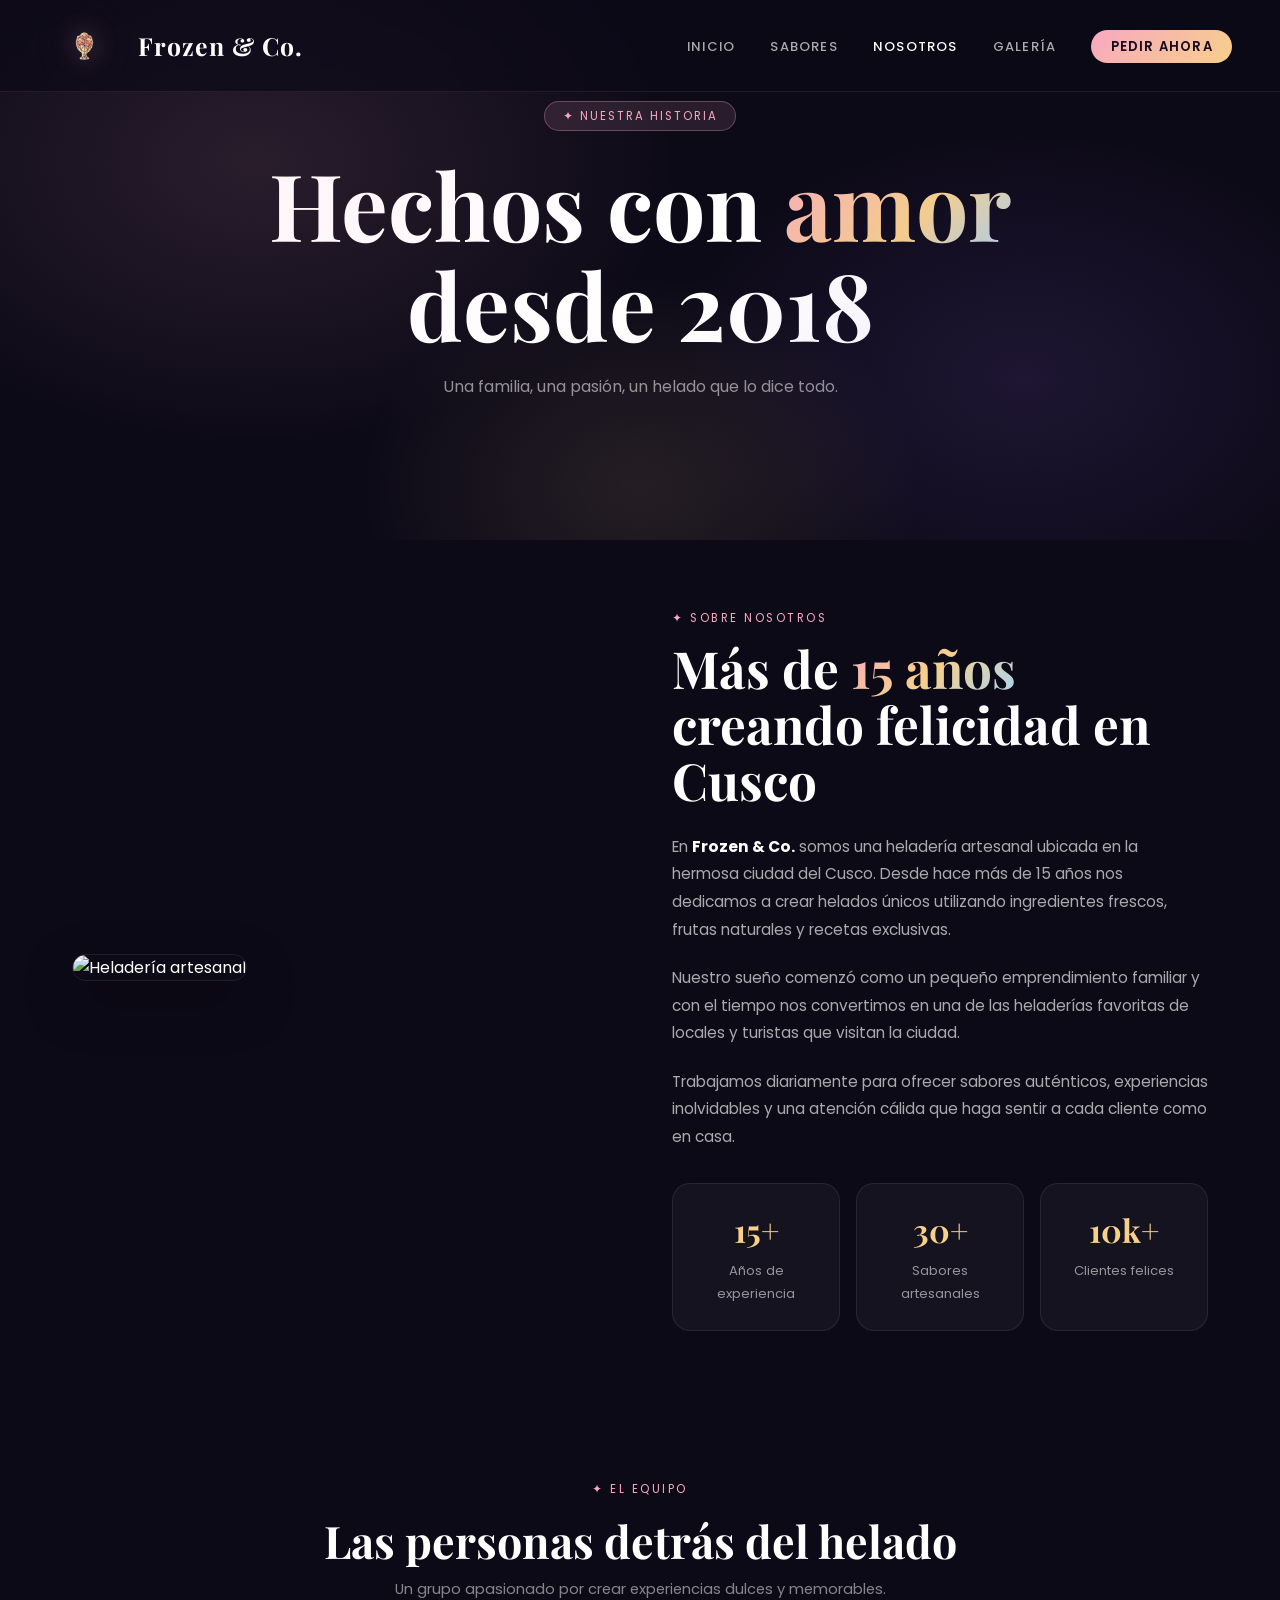
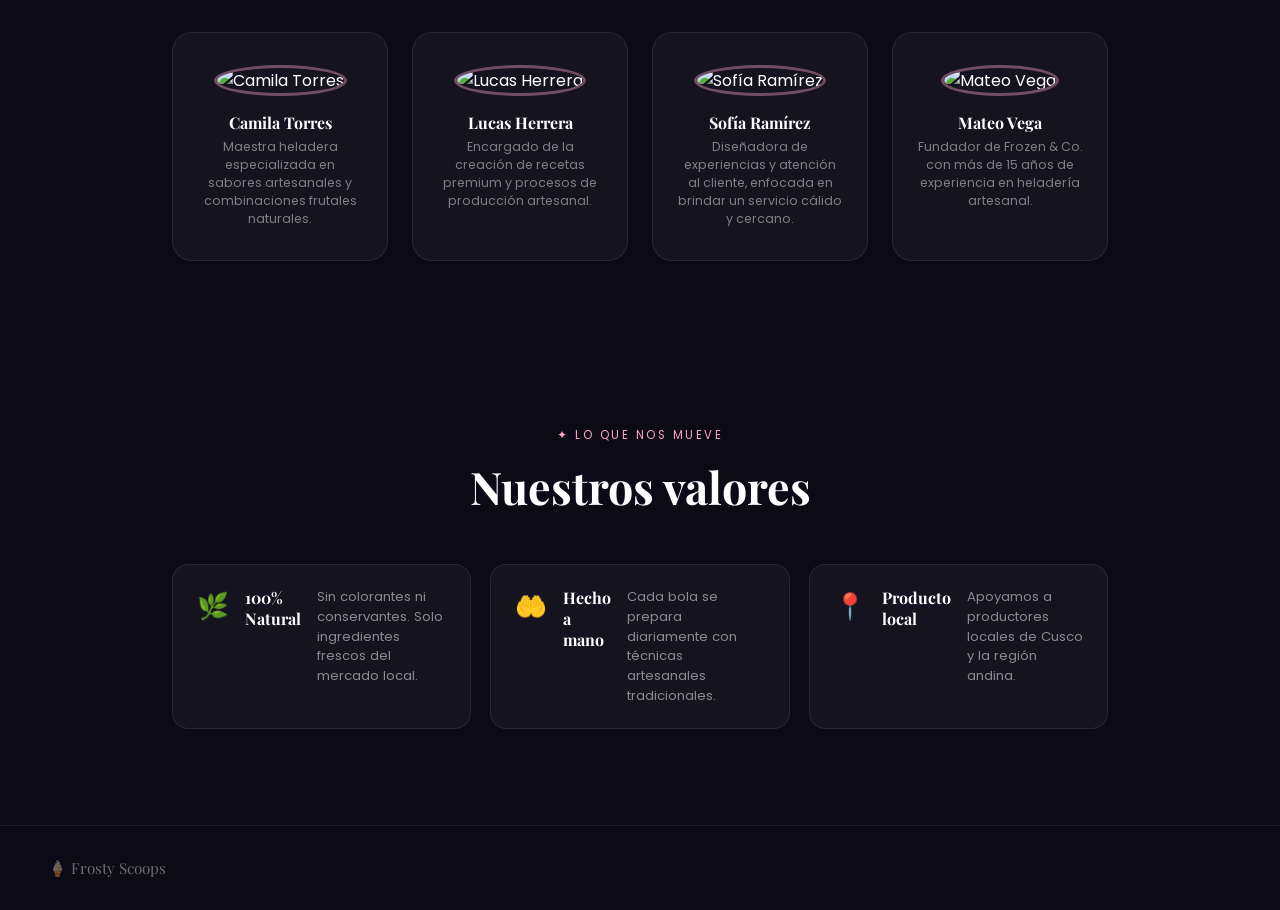
==== Nosotros.html @ 1e048c90 "Add files via upload" ====
<!DOCTYPE html>
<html lang="es">
<head>
  <meta charset="UTF-8">
  <meta name="viewport" content="width=device-width, initial-scale=1.0">
  <title>Nosotros – Frosty Scoops</title>
  <link rel="stylesheet" href="style.css">
</head>
<body>

<nav>

  <div class="nav-brand">
    <img src="helado2.png" alt="Logo Frosty Scoops" class="logo-img">
    <span class="logo-text">Frozen & Co.</span>
  </div>

  <!-- BOTÓN HAMBURGUESA -->
  <div class="menu-toggle" id="menu-toggle">
    ☰
  </div>

  <ul class="nav-links" id="nav-links">
    <li><a href="index.html">Inicio</a></li>
    <li><a href="Sabores.html">Sabores</a></li>
    <li><a href="Nosotros.html" class="nav-activo">Nosotros</a></li>
    <li><a href="galeria.html">Galería</a></li>
    <li><a href="Pedido.html" class="nav-cta">Pedir ahora</a></li>
  </ul>

</nav>

  <!-- HERO -->
  <section class="hero hero-nosotros">
    <div class="hero-bg-glow"></div>
    <div class="hero-badge">✦ Nuestra Historia</div>
    <h1>Hechos con <em>amor</em><br>desde 2018</h1>
    <p>Una familia, una pasión, un helado que lo dice todo.</p>
  </section>

  <!-- ===== NUESTRA HISTORIA ===== -->

<section class="historia-section">

  <div class="historia-img">
    <img 
      src="https://images.unsplash.com/photo-1516559828984-fb3b99548b21?q=80&w=1200&auto=format&fit=crop" 
      alt="Heladería artesanal"
    >
  </div>

  <div class="historia-content">

    <span class="eyebrow">✦ Sobre Nosotros</span>

    <h2>
      Más de <em>15 años</em><br>
      creando felicidad en Cusco
    </h2>

    <p>
      En <strong>Frozen & Co.</strong> somos una heladería artesanal 
      ubicada en la hermosa ciudad del Cusco. Desde hace más de 
      15 años nos dedicamos a crear helados únicos utilizando 
      ingredientes frescos, frutas naturales y recetas exclusivas.
    </p>

    <p>
      Nuestro sueño comenzó como un pequeño emprendimiento familiar 
      y con el tiempo nos convertimos en una de las heladerías 
      favoritas de locales y turistas que visitan la ciudad.
    </p>

    <p>
      Trabajamos diariamente para ofrecer sabores auténticos, 
      experiencias inolvidables y una atención cálida que haga 
      sentir a cada cliente como en casa.
    </p>

    <div class="historia-stats">

      <div class="stat-box">
        <h3>15+</h3>
        <p>Años de experiencia</p>
      </div>

      <div class="stat-box">
        <h3>30+</h3>
        <p>Sabores artesanales</p>
      </div>

      <div class="stat-box">
        <h3>10k+</h3>
        <p>Clientes felices</p>
      </div>

    </div>

  </div>

</section>

<!-- ===== EQUIPO ===== -->

<section class="section-label" style="padding-bottom:0;">
  <span class="eyebrow">✦ El equipo</span>
  <h2>Las personas detrás del helado</h2>
  <p>Un grupo apasionado por crear experiencias dulces y memorables.</p>
</section>

<section class="equipo-section">

  <div class="equipo-grid">

    <!-- PERSONA 1 -->
    <div class="equipo-card">

      <img
        src="https://images.unsplash.com/photo-1494790108377-be9c29b29330?q=80&w=500&auto=format&fit=crop"
        alt="Camila Torres"
        class="equipo-foto"
      >

      <h3>Camila Torres</h3>

      <p>
        Maestra heladera especializada en sabores artesanales 
        y combinaciones frutales naturales.
      </p>

    </div>

    <!-- PERSONA 2 -->
    <div class="equipo-card">

      <img
        src="https://images.unsplash.com/photo-1500648767791-00dcc994a43e?q=80&w=500&auto=format&fit=crop"
        alt="Lucas Herrera"
        class="equipo-foto"
      >

      <h3>Lucas Herrera</h3>

      <p>
        Encargado de la creación de recetas premium 
        y procesos de producción artesanal.
      </p>

    </div>

    <!-- PERSONA 3 -->
    <div class="equipo-card">

      <img
        src="https://images.unsplash.com/photo-1438761681033-6461ffad8d80?q=80&w=500&auto=format&fit=crop"
        alt="Sofía Ramírez"
        class="equipo-foto"
      >

      <h3>Sofía Ramírez</h3>

      <p>
        Diseñadora de experiencias y atención al cliente, 
        enfocada en brindar un servicio cálido y cercano.
      </p>

    </div>

    <!-- PERSONA 4 -->
    <div class="equipo-card">

      <img
        src="https://images.unsplash.com/photo-1506794778202-cad84cf45f1d?q=80&w=500&auto=format&fit=crop"
        alt="Mateo Vega"
        class="equipo-foto"
      >

      <h3>Mateo Vega</h3>

      <p>
        Fundador de Frozen & Co. con más de 15 años 
        de experiencia en heladería artesanal.
      </p>

    </div>

  </div>

</section>

  <!-- VALORES -->
  <section class="section-label" style="padding-bottom:0;">
    <span class="eyebrow">✦ Lo que nos mueve</span>
    <h2>Nuestros valores</h2>
  </section>
  <section class="valores-section">
    <div class="valores-grid">
      <div class="valor-card">
        <div class="valor-icono">🌿</div>
        <h3>100% Natural</h3>
        <p>Sin colorantes ni conservantes. Solo ingredientes frescos del mercado local.</p>
      </div>
      <div class="valor-card">
        <div class="valor-icono">🤲</div>
        <h3>Hecho a mano</h3>
        <p>Cada bola se prepara diariamente con técnicas artesanales tradicionales.</p>
      </div>
      <div class="valor-card">
        <div class="valor-icono">📍</div>
        <h3>Producto local</h3>
        <p>Apoyamos a productores locales de Cusco y la región andina.</p>
      </div>
    </div>
  </section>

  <!-- FOOTER -->
  <footer>
    <div class="brand">🍦 Frosty Scoops</div>
    <div class="copy"></div>
  </footer>

  <!-- JS externo, al final del body -->
  <script src="main.js"></script>

</body>
</html>
---- style.css ----
@import url('https://fonts.googleapis.com/css2?family=Playfair+Display:wght@400;700&family=Poppins:wght@300;400;600&display=swap');

/* ===== RESET ===== */
*, *::before, *::after {
  margin: 0;
  padding: 0;
  box-sizing: border-box;
}

/* ===== BASE ===== */
body {
  font-family: 'Poppins', sans-serif;
  background: #0d0a18;
  color: #fff;
  min-height: 100vh;
  overflow-x: hidden;
}

/* ===== NAV ===== */
nav {
  position: fixed;
  top: 0;
  left: 0;
  width: 100%;
  z-index: 100;
  display: flex;
  align-items: center;
  justify-content: space-between;
  padding: 0.6rem 3rem;
  background: rgba(13, 10, 24, 0.72);
  backdrop-filter: blur(14px);
  border-bottom: 1px solid rgba(255,255,255,0.07);
  transition: background 0.3s, box-shadow 0.3s;
}

/* Clase que agrega main.js al hacer scroll */
nav.nav-scrolled {
  background: rgba(13, 10, 24, 0.97);
  box-shadow: 0 4px 24px rgba(0,0,0,0.4);
}

.nav-brand {
  display: flex;
  align-items: center;
  gap: 18px;

  position: relative;
  z-index: 10;

  flex-shrink: 0;
}

.logo-img {
  width: 72px;
  height: 72px;

  object-fit: contain;

  display: block;

  transform: scale(1.25);

  filter:
    drop-shadow(0 0 10px rgba(247,168,192,0.25))
    drop-shadow(0 0 18px rgba(247,208,138,0.15));

  transition:
    transform 0.3s ease,
    filter 0.3s ease;
}

.logo-img:hover {
  transform: scale(1.33) rotate(-4deg);

  filter:
    drop-shadow(0 0 14px rgba(247,168,192,0.35))
    drop-shadow(0 0 25px rgba(247,208,138,0.22));
} 

.nav-brand .logo-text {
  font-family: 'Playfair Display', serif;

  font-size: 1.55rem;

  font-weight: 700;

  letter-spacing: 1px;

  color: #fff;

  white-space: nowrap;
}

.nav-links {
  display: flex;
  gap: 2.2rem;
  list-style: none;
}

.nav-links a {
  color: rgba(255,255,255,0.65);
  text-decoration: none;
  font-size: 0.82rem;
  font-weight: 500;
  letter-spacing: 1.2px;
  text-transform: uppercase;
  transition: color 0.25s;
}

.nav-links a:hover,
.nav-links a.nav-activo {
  color: #fff;
}

.nav-cta {
  background: linear-gradient(135deg, #f7a8c0, #f7d08a);
  color: #1a0a20 !important;
  padding: 0.45rem 1.2rem;
  border-radius: 50px;
  font-weight: 600 !important;
  transition: transform 0.2s;
}

.nav-cta:hover {
  transform: translateY(-1px);
}

/* ===== HERO ===== */
.hero {
  position: relative;
  height: 100vh;
  display: flex;
  flex-direction: column;
  align-items: center;
  justify-content: center;
  text-align: center;
  padding: 0 1rem;
  overflow: hidden;
}

/* Hero más bajo para nosotros.html */
.hero-nosotros {
  height: 60vh;
  min-height: 360px;
}

.hero-bg-glow {
  position: absolute;
  inset: 0;
  pointer-events: none;
  background:
    radial-gradient(ellipse 600px 400px at 20% 30%, rgba(247,168,192,0.12) 0%, transparent 70%),
    radial-gradient(ellipse 500px 350px at 80% 70%, rgba(140,100,230,0.13) 0%, transparent 70%),
    radial-gradient(ellipse 400px 300px at 50% 90%, rgba(247,208,138,0.10) 0%, transparent 70%);
}

.hero-badge {
  display: inline-block;
  background: rgba(247,168,192,0.12);
  border: 1px solid rgba(247,168,192,0.3);
  color: #f7a8c0;
  font-size: 0.72rem;
  letter-spacing: 2px;
  text-transform: uppercase;
  padding: 0.35rem 1.1rem;
  border-radius: 50px;
  margin-bottom: 1.4rem;
}

.hero h1 {
  font-family: 'Playfair Display', serif;
  font-size: clamp(3rem, 8vw, 5.8rem);
  font-weight: 700;
  line-height: 1.08;
  margin-bottom: 1.2rem;
}

.hero h1 em {
  font-style: normal;
  background: linear-gradient(135deg, #f7a8c0 0%, #f7d08a 60%, #a8d4f7 100%);
  -webkit-background-clip: text;
  -webkit-text-fill-color: transparent;
  background-clip: text;
}

.hero p {
  max-width: 520px;
  color: rgba(255,255,255,0.55);
  font-size: 1rem;
  line-height: 1.7;
  margin-bottom: 2.4rem;
}

.hero-btns {
  display: flex;
  gap: 1rem;
  flex-wrap: wrap;
  justify-content: center;
}

.btn-primary {
  background: linear-gradient(135deg, #f7a8c0, #f7d08a);
  color: #1a0a20;
  padding: 0.8rem 2rem;
  border-radius: 50px;
  font-weight: 600;
  font-size: 0.9rem;
  text-decoration: none;
  transition: transform 0.2s;
}

.btn-primary:hover {
  transform: translateY(-2px);
}

.btn-ghost {
  border: 1px solid rgba(255,255,255,0.2);
  color: #fff;
  padding: 0.8rem 2rem;
  border-radius: 50px;
  font-size: 0.9rem;
  text-decoration: none;
  transition: border-color 0.2s, background 0.2s;
}

.btn-ghost:hover {
  border-color: rgba(255,255,255,0.5);
  background: rgba(255,255,255,0.06);
}

/* ===== SECTION LABEL ===== */
.section-label {
  text-align: center;
  padding: 5rem 1rem 2.5rem;
}

.section-label .eyebrow,
.eyebrow {
  display: inline-block;
  color: #f7a8c0;
  font-size: 0.72rem;
  letter-spacing: 2.5px;
  text-transform: uppercase;
  margin-bottom: 0.8rem;
}

.section-label h2 {
  font-family: 'Playfair Display', serif;
  font-size: clamp(1.8rem, 4vw, 2.8rem);
  font-weight: 700;
}

.section-label p {
  color: rgba(255,255,255,0.5);
  font-size: 0.92rem;
  margin-top: 0.6rem;
}

/* ===== GALERÍA ACORDEÓN ===== */
.galeria-section {
  padding: 0 2rem 5rem;
}

.galeria-contenedor {
  display: flex;
  width: 100%;
  max-width: 1200px;
  margin: 0 auto;
  height: 520px;
  gap: 14px;
}

.tarjeta {
  position: relative;
  flex: 0.7;
  border-radius: 24px;
  background-size: cover;
  background-position: center;
  overflow: hidden;
  transition: flex 0.85s cubic-bezier(0.25,1,0.5,1), border-color 0.4s;
  cursor: pointer;
  border: 1px solid rgba(255,255,255,0.08);
  display: flex;
  align-items: flex-end;
}

.tarjeta:hover {
  flex: 5;
  border-color: rgba(255,255,255,0.22);
}

.tarjeta-overlay {
  position: absolute;
  inset: 0;
  background: linear-gradient(to top, rgba(13,10,24,0.88) 0%, rgba(13,10,24,0.3) 45%, transparent 75%);
}

.tarjeta .contenido {
  position: relative;
  z-index: 1;
  padding: 28px 30px;
  width: 100%;
  opacity: 0;
  transform: translateY(16px);
  transition: opacity 0.45s ease, transform 0.45s ease;
}

.tarjeta:hover .contenido {
  opacity: 1;
  transform: translateY(0);
}

.tarjeta .tag {
  display: inline-block;
  background: rgba(247,168,192,0.15);
  border: 1px solid rgba(247,168,192,0.3);
  color: #f7a8c0;
  font-size: 0.65rem;
  letter-spacing: 1.8px;
  text-transform: uppercase;
  padding: 0.25rem 0.75rem;
  border-radius: 50px;
  margin-bottom: 0.6rem;
}

.contenido h2 {
  font-family: 'Playfair Display', serif;
  font-size: 1.5rem;
  font-weight: 700;
  margin-bottom: 0.3rem;
}

.contenido p {
  color: rgba(255,255,255,0.6);
  font-size: 0.78rem;
  margin-bottom: 1rem;
  line-height: 1.5;
}

.contenido a {
  display: inline-flex;
  align-items: center;
  gap: 8px;
  color: #f7d08a;
  text-decoration: none;
  font-size: 0.75rem;
  font-weight: 600;
  letter-spacing: 1.2px;
  text-transform: uppercase;
  transition: gap 0.25s;
}

.contenido a:hover { gap: 14px; }

.arrow {
  font-size: 1rem;
  transition: transform 0.3s ease;
}

.contenido a:hover .arrow {
  transform: translateX(4px);
}

/* ===== SABORES CHIPS ===== */
.flavors-section {
  padding: 0 2rem 5rem;
  max-width: 1200px;
  margin: 0 auto;
}

.chips-grid {
  display: flex;
  flex-wrap: wrap;
  gap: 0.75rem;
  justify-content: center;
  margin-top: 2rem;
}

.chip {
  display: flex;
  align-items: center;
  gap: 8px;
  background: rgba(255,255,255,0.04);
  border: 1px solid rgba(255,255,255,0.1);
  border-radius: 50px;
  padding: 0.55rem 1.2rem;
  color: rgba(255,255,255,0.8);
  font-size: 0.82rem;
  cursor: pointer;
  transition: background 0.2s, border-color 0.2s, transform 0.2s;
  user-select: none;
}

.chip:hover {
  background: rgba(247,168,192,0.1);
  border-color: rgba(247,168,192,0.3);
  transform: translateY(-2px);
}

/* Clase que agrega main.js al hacer click en un chip */
.chip.chip-activo {
  background: rgba(247,168,192,0.18);
  border-color: rgba(247,168,192,0.6);
  color: #fff;
  transform: translateY(-3px);
}

.chip-dot {
  width: 10px;
  height: 10px;
  border-radius: 50%;
  flex-shrink: 0;
}

/* Párrafo que crea main.js al seleccionar un sabor */
.sabor-msg {
  text-align: center;
  margin: 1.5rem auto 0;
  padding: 0.8rem 1.5rem;
  background: rgba(247,168,192,0.08);
  border: 1px solid rgba(247,168,192,0.25);
  border-radius: 50px;
  color: rgba(255,255,255,0.7);
  font-size: 0.88rem;
  max-width: 440px;
  opacity: 0;
  transform: translateY(8px);
  transition: opacity 0.35s ease, transform 0.35s ease;
}

.sabor-msg.visible {
  opacity: 1;
  transform: translateY(0);
}

.sabor-msg strong {
  color: #f7a8c0;
}

/* ===== EQUIPO (nosotros.html) ===== */
.equipo-section {
  padding: 2rem 2rem 5rem;
  max-width: 1000px;
  margin: 0 auto;
}

.equipo-grid {
  display: grid;
  grid-template-columns: repeat(auto-fit, minmax(200px, 1fr));
  gap: 1.5rem;
}

/* Tarjetas que crea main.js dinámicamente */
.equipo-card {
  background: rgba(255,255,255,0.04);
  border: 1px solid rgba(255,255,255,0.08);
  border-radius: 20px;
  padding: 2rem 1.5rem;
  text-align: center;
  transition: background 0.3s, border-color 0.3s, transform 0.3s;
  cursor: default;
}

.equipo-card:hover {
  background: rgba(247,168,192,0.08);
  border-color: rgba(247,168,192,0.2);
  transform: translateY(-6px);
}

.equipo-avatar {
  font-size: 2.8rem;
  margin-bottom: 1rem;
}

.equipo-card h3 {
  font-family: 'Playfair Display', serif;
  color: #fff;
  font-size: 1rem;
  margin-bottom: 0.3rem;
}

.equipo-card p {
  color: rgba(255,255,255,0.45);
  font-size: 0.78rem;
}

/* ===== VALORES (nosotros.html) ===== */
.valores-section {
  padding: 2rem 2rem 6rem;
  max-width: 1000px;
  margin: 0 auto;
}

.valores-grid {
  display: grid;
  grid-template-columns: repeat(auto-fit, minmax(240px, 1fr));
  gap: 1.2rem;
  margin-top: 1rem;
}

.valor-card {
  background: rgba(255,255,255,0.04);
  border: 1px solid rgba(255,255,255,0.08);
  border-radius: 16px;
  padding: 1.4rem 1.5rem;
  cursor: pointer;
  transition: background 0.3s, border-color 0.3s, transform 0.2s;
  display: flex;
  align-items: flex-start;
  gap: 1rem;
}

.valor-card:hover {
  background: rgba(247,168,192,0.07);
  border-color: rgba(247,168,192,0.2);
}

/* Clase que agrega main.js al hacer click */
.valor-card.valor-activo {
  background: rgba(247,168,192,0.12);
  border-color: rgba(247,168,192,0.45);
}

.valor-icono {
  font-size: 1.6rem;
  flex-shrink: 0;
}

.valor-card h3 {
  font-family: 'Playfair Display', serif;
  color: #fff;
  font-size: 1rem;
  margin-bottom: 0.3rem;
}

.valor-card p {
  color: rgba(255,255,255,0.5);
  font-size: 0.82rem;
  line-height: 1.5;
}

/* ===== FOOTER ===== */
footer {
  border-top: 1px solid rgba(255,255,255,0.07);
  padding: 2rem 3rem;
  display: flex;
  justify-content: space-between;
  align-items: center;
  flex-wrap: wrap;
  gap: 1rem;
}

footer .brand {
  font-family: 'Playfair Display', serif;
  color: rgba(255,255,255,0.4);
  font-size: 0.95rem;
}

footer .copy {
  color: rgba(255,255,255,0.25);
  font-size: 0.75rem;
}

/* ===== RESPONSIVE ===== */
@media (max-width: 768px) {

  nav {
    padding: 1rem 1.5rem;
    

  }

  /* BOTÓN HAMBURGUESA */
  .menu-toggle {
    display: block;
    font-size: 1.8rem;
    color: #fff;
    cursor: pointer;
    z-index: 300;
  }

  /* MENÚ MOBILE */
  .nav-links {
    position: fixed;
    top: 0;
    right: -100%;

    width: 260px;
    height: 100vh;

    background: rgba(13, 10, 24, 0.98);
    backdrop-filter: blur(18px);

    display: flex;
    flex-direction: column;
    justify-content: center;
    align-items: center;

    gap: 2rem;

    transition: right 0.4s ease;

    z-index: 200;
  }

  .nav-links.active {
    right: 0;
  }

  .nav-links a {
    font-size: 1rem;
  }

  .galeria-contenedor {
    height: 380px;
    gap: 8px;
  }

  .galeria-section {
    padding: 0 1rem 3rem;
  }

  footer {
    flex-direction: column;
    align-items: center;
    text-align: center;
    padding: 1.5rem;
  }

  .logo-img {
  width: 58px;
  height: 58px;

  transform: scale(1.1);
}

.nav-brand .logo-text {
  font-size: 1.1rem;
}
}

/* ===== FORMULARIO DE PEDIDO ===== */
.pedido-section {
  padding: 3rem 2rem 6rem;
  max-width: 680px;
  margin: 0 auto;
}

.pedido-card {
  background: rgba(255,255,255,0.03);
  border: 1px solid rgba(255,255,255,0.09);
  border-radius: 24px;
  padding: 2.5rem 2rem;
  display: flex;
  flex-direction: column;
  gap: 1.6rem;
}

.form-grupo {
  display: flex;
  flex-direction: column;
  gap: 0.5rem;
}

.form-grupo label {
  font-size: 0.78rem;
  letter-spacing: 1.2px;
  text-transform: uppercase;
  color: rgba(255,255,255,0.5);
}

.form-grupo input,
.form-grupo textarea {
  background: rgba(255,255,255,0.05);
  border: 1px solid rgba(255,255,255,0.1);
  border-radius: 12px;
  padding: 0.75rem 1rem;
  color: #fff;
  font-family: 'Poppins', sans-serif;
  font-size: 0.9rem;
  outline: none;
  transition: border-color 0.2s, background 0.2s;
  resize: vertical;
}

.form-grupo input::placeholder,
.form-grupo textarea::placeholder {
  color: rgba(255,255,255,0.25);
}

.form-grupo input:focus,
.form-grupo textarea:focus {
  border-color: rgba(247,168,192,0.5);
  background: rgba(247,168,192,0.05);
}

/* Chips de sabor dentro del formulario */
.sabores-selector {
  display: flex;
  flex-wrap: wrap;
  gap: 0.6rem;
  margin-top: 0.3rem;
}

.sabor-elegido-label {
  font-size: 0.8rem;
  color: rgba(255,255,255,0.35);
  margin-top: 0.4rem;
  transition: color 0.3s;
}

.sabor-elegido-label.sabor-confirmado {
  color: #f7a8c0;
}

/* Control de cantidad */
.cantidad-control {
  display: flex;
  align-items: center;
  gap: 1.2rem;
}

.cantidad-control button {
  width: 36px;
  height: 36px;
  border-radius: 50%;
  border: 1px solid rgba(255,255,255,0.15);
  background: rgba(255,255,255,0.05);
  color: #fff;
  font-size: 1.2rem;
  cursor: pointer;
  transition: background 0.2s, border-color 0.2s;
  display: flex;
  align-items: center;
  justify-content: center;
}

.cantidad-control button:hover {
  background: rgba(247,168,192,0.15);
  border-color: rgba(247,168,192,0.4);
}

.cantidad-control span {
  font-family: 'Playfair Display', serif;
  font-size: 1.6rem;
  min-width: 24px;
  text-align: center;
}

/* Botón enviar */
.btn-enviar {
  background: linear-gradient(135deg, #f7a8c0, #f7d08a);
  color: #1a0a20;
  border: none;
  border-radius: 50px;
  padding: 0.9rem 2rem;
  font-family: 'Poppins', sans-serif;
  font-size: 1rem;
  font-weight: 600;
  cursor: pointer;
  transition: transform 0.2s, opacity 0.2s;
  margin-top: 0.5rem;
}

.btn-enviar:hover:not(:disabled) {
  transform: translateY(-2px);
}

/* Mensajes inyectados por main.js */
#confirmacion {
  display: none;
}

#confirmacion.visible {
  display: block;
}

.msg-error {
  background: rgba(255,100,100,0.1);
  border: 1px solid rgba(255,100,100,0.3);
  border-radius: 12px;
  padding: 0.9rem 1.2rem;
  color: #ff9090;
  font-size: 0.88rem;
}

.msg-ok {
  background: rgba(124,217,176,0.08);
  border: 1px solid rgba(124,217,176,0.25);
  border-radius: 16px;
  padding: 1.8rem 1.5rem;
  text-align: center;
}

.msg-ok-icono {
  font-size: 2.5rem;
  margin-bottom: 0.8rem;
}

.msg-ok h3 {
  font-family: 'Playfair Display', serif;
  font-size: 1.4rem;
  color: #fff;
  margin-bottom: 1rem;
}

.msg-ok p {
  color: rgba(255,255,255,0.6);
  font-size: 0.88rem;
  margin-bottom: 0.4rem;
}

.msg-ok strong {
  color: #f7d08a;
}

.msg-ok-sub {
  margin-top: 1rem !important;
  color: rgba(255,255,255,0.4) !important;
  font-size: 0.8rem !important;
}

/* Link activo en nav para pedido.html */
.nav-cta.nav-activo {
  outline: 2px solid rgba(26,10,32,0.4);
}

/* ===== SLIDER PREMIUM ===== */

.intro-slider {
  position: relative;
  width: 100%;
  height: 100vh;
  overflow: hidden;
}

.slide {
  position: absolute;
  inset: 0;
  opacity: 0;
  visibility: hidden;
  transition: opacity 1s ease;
}

.slide.active {
  opacity: 1;
  visibility: visible;
}

.slide img {
  width: 100%;
  height: 100%;
  object-fit: cover;
  transform: scale(1.05);
}

.slide-overlay {
  position: absolute;
  inset: 0;
  background:
    linear-gradient(to top,
      rgba(13,10,24,0.95),
      rgba(13,10,24,0.45)),
    radial-gradient(circle at top left,
      rgba(247,168,192,0.15),
      transparent 40%);
}

.slide-content {
  position: absolute;
  z-index: 2;
  top: 50%;
  left: 8%;
  transform: translateY(-50%);
  max-width: 620px;
}

.slide-tag {
  display: inline-block;
  padding: 0.4rem 1rem;
  border-radius: 50px;
  border: 1px solid rgba(247,168,192,0.3);
  background: rgba(247,168,192,0.12);
  color: #f7a8c0;
  font-size: 0.72rem;
  letter-spacing: 2px;
  text-transform: uppercase;
  margin-bottom: 1.4rem;
}

.slide-content h1 {
  font-family: 'Playfair Display', serif;
  font-size: clamp(3rem, 8vw, 6rem);
  line-height: 1.05;
  margin-bottom: 1rem;
}

.slide-content h1 em {
  font-style: normal;
  background: linear-gradient(
    135deg,
    #f7a8c0,
    #f7d08a,
    #a8d4f7
  );

  -webkit-background-clip: text;
  background-clip: text;

  -webkit-text-fill-color: transparent;
  color: transparent;
}

.slide-content p {
  color: rgba(255,255,255,0.68);
  line-height: 1.8;
  max-width: 500px;
  margin-bottom: 2rem;
}

.slide-buttons {
  display: flex;
  gap: 1rem;
  flex-wrap: wrap;
}

/* DOTS */

.slider-dots {
  position: absolute;
  z-index: 5;
  bottom: 40px;
  left: 50%;
  transform: translateX(-50%);
  display: flex;
  gap: 10px;
}

.dot {
  width: 11px;
  height: 11px;
  border-radius: 50%;
  background: rgba(255,255,255,0.3);
  cursor: pointer;
  transition: 0.3s;
}

.dot.active {
  width: 34px;
  border-radius: 20px;
  background: linear-gradient(135deg, #f7a8c0, #f7d08a);
}

/* RESPONSIVE */

@media (max-width: 768px) {

  .intro-slider {
    height: 90vh;
  }

  .slide-content {
    left: 1.5rem;
    right: 1.5rem;
    max-width: 100%;
  }

  .slide-content p {
    font-size: 0.92rem;
  }

  .slide-buttons {
    flex-direction: column;
    align-items: flex-start;
  }

}

/* ===== MENÚ MOBILE ===== */

.menu-toggle {
  display: none;
  font-size: 1.8rem;
  color: white;
  cursor: pointer;
  z-index: 200;
}

/* MOBILE */

@media (max-width: 768px) {

  .menu-toggle {
    display: block;
  }

.nav-links {
  position: absolute;

  top: 80px;
  right: 20px;

  width: 210px;
  height: auto;

  padding: 1.5rem;

  background: rgba(13, 10, 24, 0.96);
  backdrop-filter: blur(18px);

  border: 1px solid rgba(255,255,255,0.08);
  border-radius: 22px;

  display: flex;
  flex-direction: column;
  align-items: center;

  gap: 1.4rem;

  opacity: 0;
  visibility: hidden;
  transform: translateY(-10px);

  transition: 0.3s ease;

  z-index: 200;
}

.nav-links.active {
  opacity: 1;
  visibility: visible;
  transform: translateY(0);
}
  .nav-links a {
    font-size: 1rem;
  }
}

/* ===== HISTORIA ===== */

.historia-section {
  max-width: 1200px;
  margin: 0 auto;
  padding: 4rem 2rem;

  display: grid;
  grid-template-columns: 1fr 1fr;
  gap: 4rem;

  align-items: center;
}

.historia-img img {
  width: 100%;
  height: 600px;

  object-fit: cover;

  border-radius: 30px;

  border: 1px solid rgba(255,255,255,0.08);

  box-shadow: 0 20px 50px rgba(0,0,0,0.35);
}

/* TEXTO */

.historia-content h2 {
  font-family: 'Playfair Display', serif;

  font-size: clamp(2rem, 4vw, 3.5rem);

  line-height: 1.1;

  margin-bottom: 1.5rem;

  color: #fff;
}

.historia-content h2 em {
  font-style: normal;

  background: linear-gradient(
    135deg,
    #f7a8c0,
    #f7d08a,
    #a8d4f7
  );

  -webkit-background-clip: text;
  background-clip: text;

  -webkit-text-fill-color: transparent;
  color: transparent;
}

.historia-content p {
  color: rgba(255,255,255,0.65);

  line-height: 1.8;

  margin-bottom: 1.3rem;

  font-size: 0.96rem;
}

.historia-content strong {
  color: #fff;
}

/* ===== STATS ===== */

.historia-stats {
  display: flex;

  gap: 1rem;

  margin-top: 2rem;

  flex-wrap: wrap;
}

.stat-box {
  flex: 1;

  min-width: 140px;

  background: rgba(255,255,255,0.04);

  border: 1px solid rgba(255,255,255,0.08);

  border-radius: 18px;

  padding: 1.5rem;

  text-align: center;

  transition: 0.3s ease;
}

.stat-box:hover {
  transform: translateY(-6px);

  background: rgba(247,168,192,0.08);

  border-color: rgba(247,168,192,0.25);
}

.stat-box h3 {
  font-family: 'Playfair Display', serif;

  font-size: 2rem;

  margin-bottom: 0.5rem;

  color: #f7d08a;
}

.stat-box p {
  margin: 0;

  font-size: 0.82rem;

  color: rgba(255,255,255,0.55);
}

/* ===== EQUIPO ===== */

.equipo-foto {
  width: 100px;
  height: 100px;

  border-radius: 50%;

  object-fit: cover;

  margin-bottom: 1rem;

  border: 3px solid rgba(247,168,192,0.4);

  transition: transform 0.3s ease;
}

.equipo-card:hover .equipo-foto {
  transform: scale(1.06);
}

/* ===== RESPONSIVE ===== */

@media (max-width: 900px) {

  .historia-section {
    grid-template-columns: 1fr;

    gap: 2rem;
  }

  .historia-img img {
    height: 420px;
  }

}

/* ===== SABORES PREMIUM ===== */

.sabores-premium {
  max-width: 1300px;
  margin: 0 auto;
  padding: 2rem;
}

.sabores-grid {
  display: grid;

  grid-template-columns: repeat(auto-fit, minmax(280px, 1fr));

  gap: 2rem;

  margin-top: 3rem;
}

.sabor-card {
  background: rgba(255,255,255,0.04);

  border: 1px solid rgba(255,255,255,0.08);

  border-radius: 26px;

  overflow: hidden;

  transition: 0.35s ease;

  cursor: pointer;
}

.sabor-card:hover {
  transform: translateY(-10px);

  border-color: rgba(247,168,192,0.25);

  box-shadow: 0 20px 40px rgba(0,0,0,0.35);
}

.sabor-card img {
  width: 100%;
  height: 260px;

  object-fit: cover;

  transition: transform 0.4s ease;
}

.sabor-card:hover img {
  transform: scale(1.06);
}

.sabor-info {
  padding: 1.5rem;
}

.sabor-tag {
  display: inline-block;

  padding: 0.35rem 0.9rem;

  border-radius: 50px;

  background: rgba(247,168,192,0.12);

  border: 1px solid rgba(247,168,192,0.25);

  color: #f7a8c0;

  font-size: 0.7rem;

  letter-spacing: 1px;

  text-transform: uppercase;

  margin-bottom: 1rem;
}

.sabor-info h3 {
  font-family: 'Playfair Display', serif;

  font-size: 1.5rem;

  margin-bottom: 0.8rem;

  color: #fff;
}

.sabor-info p {
  color: rgba(255,255,255,0.6);

  line-height: 1.7;

  font-size: 0.9rem;
}

/* RESPONSIVE */

@media (max-width: 768px) {

  .sabores-grid {
    gap: 1.4rem;
  }

  .sabor-card img {
    height: 220px;
  }

}
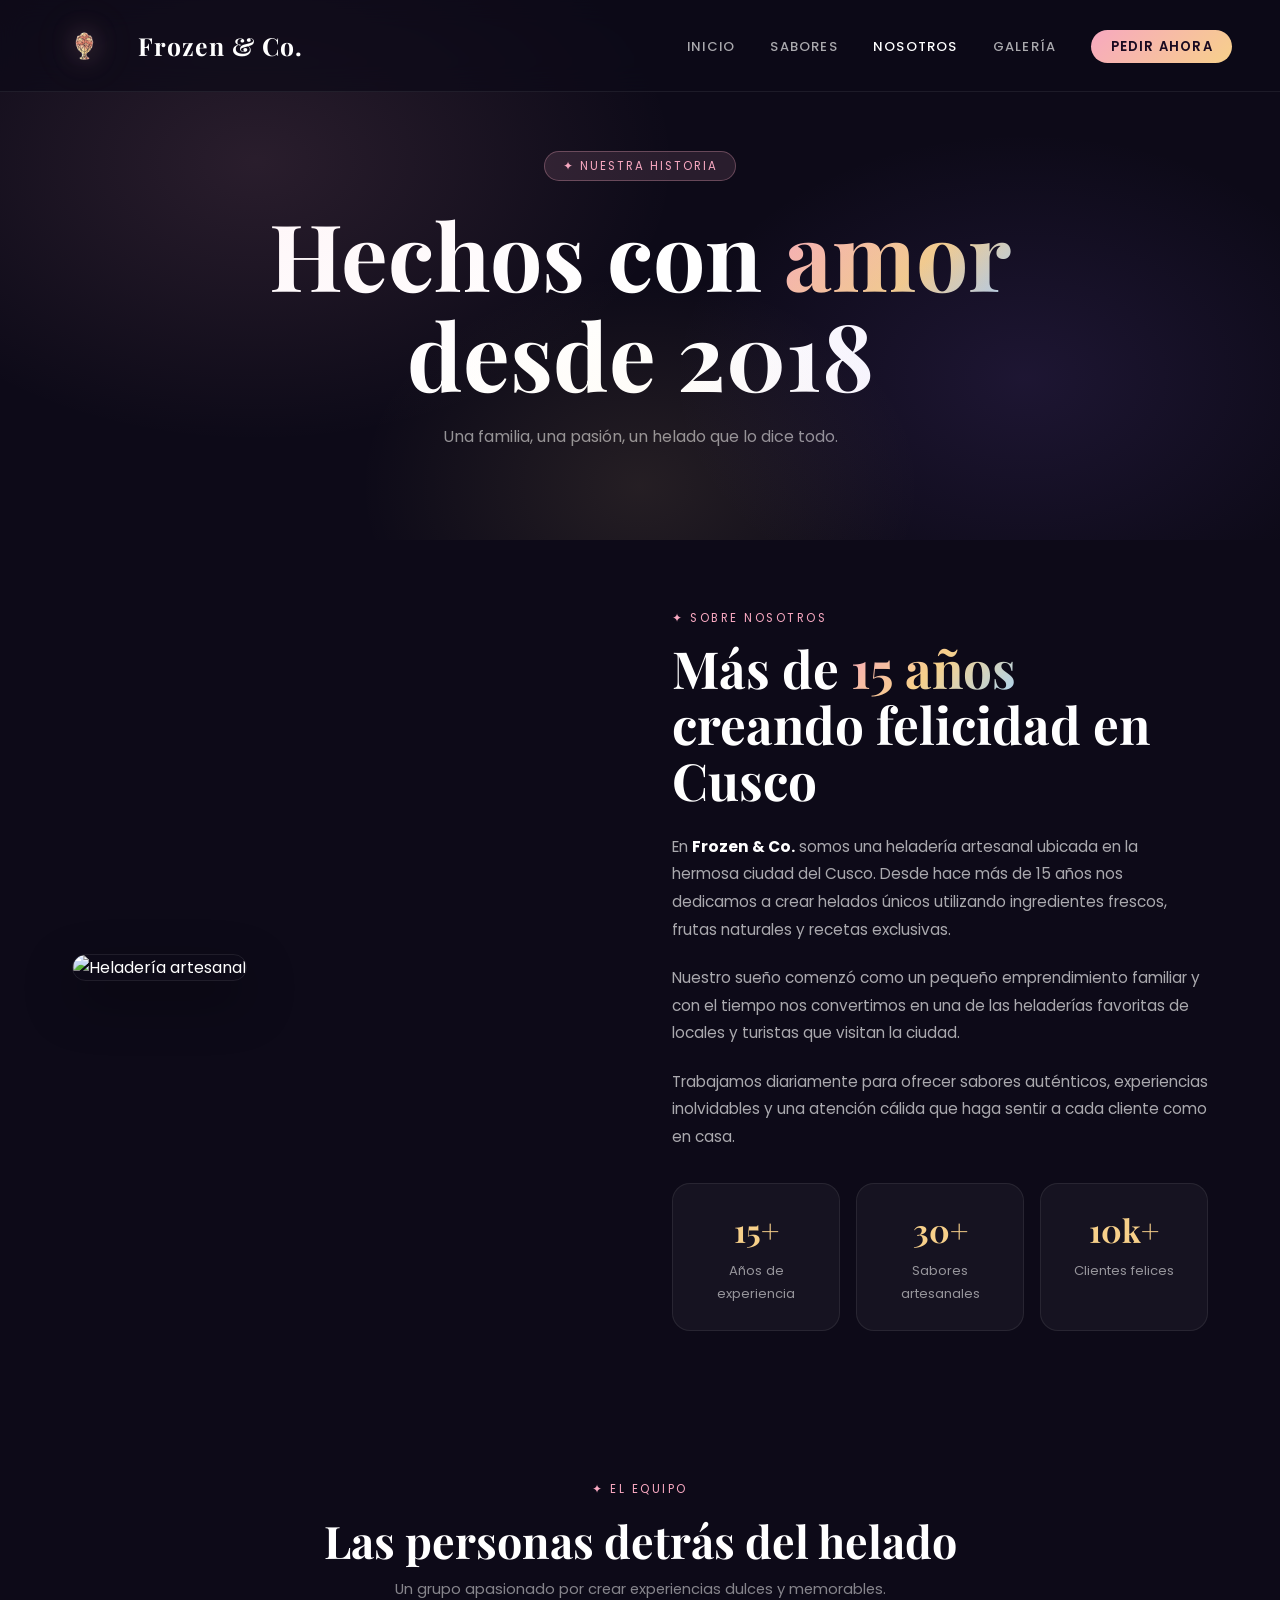
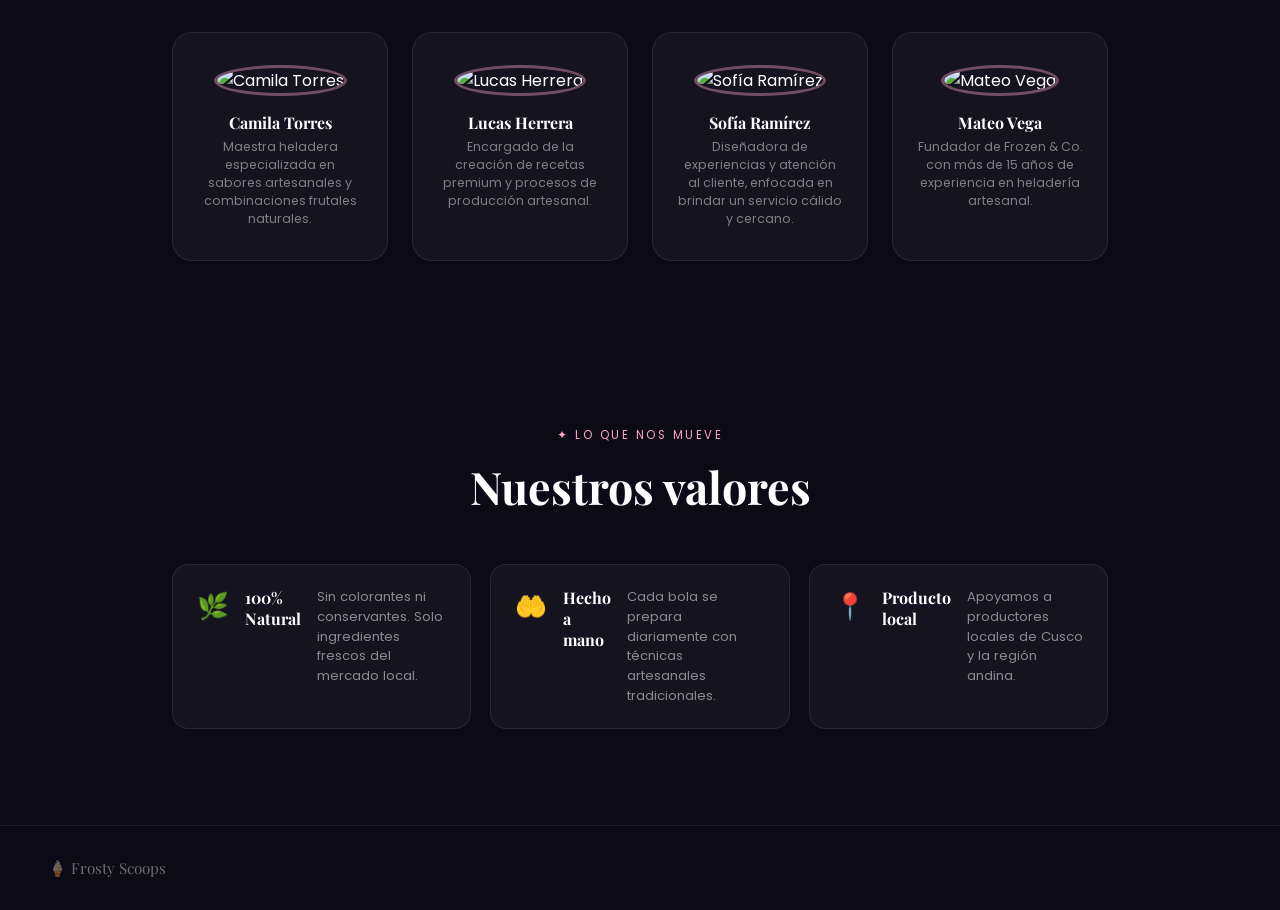
==== commit 4101e386: "Update Nosotros.html" ====
--- a/Nosotros.html
+++ b/Nosotros.html
@@ -31,8 +31,8 @@
 </nav>
 
   <!-- HERO -->
-  <section class="hero hero-nosotros">
-    <div class="hero-bg-glow"></div>
+ <section class="hero hero-nosotros">
+    <div class="hero-bg-glow"></div><br><br><br><br>
     <div class="hero-badge">✦ Nuestra Historia</div>
     <h1>Hechos con <em>amor</em><br>desde 2018</h1>
     <p>Una familia, una pasión, un helado que lo dice todo.</p>
@@ -223,4 +223,4 @@
   <script src="main.js"></script>
 
 </body>
-</html>+</html>
